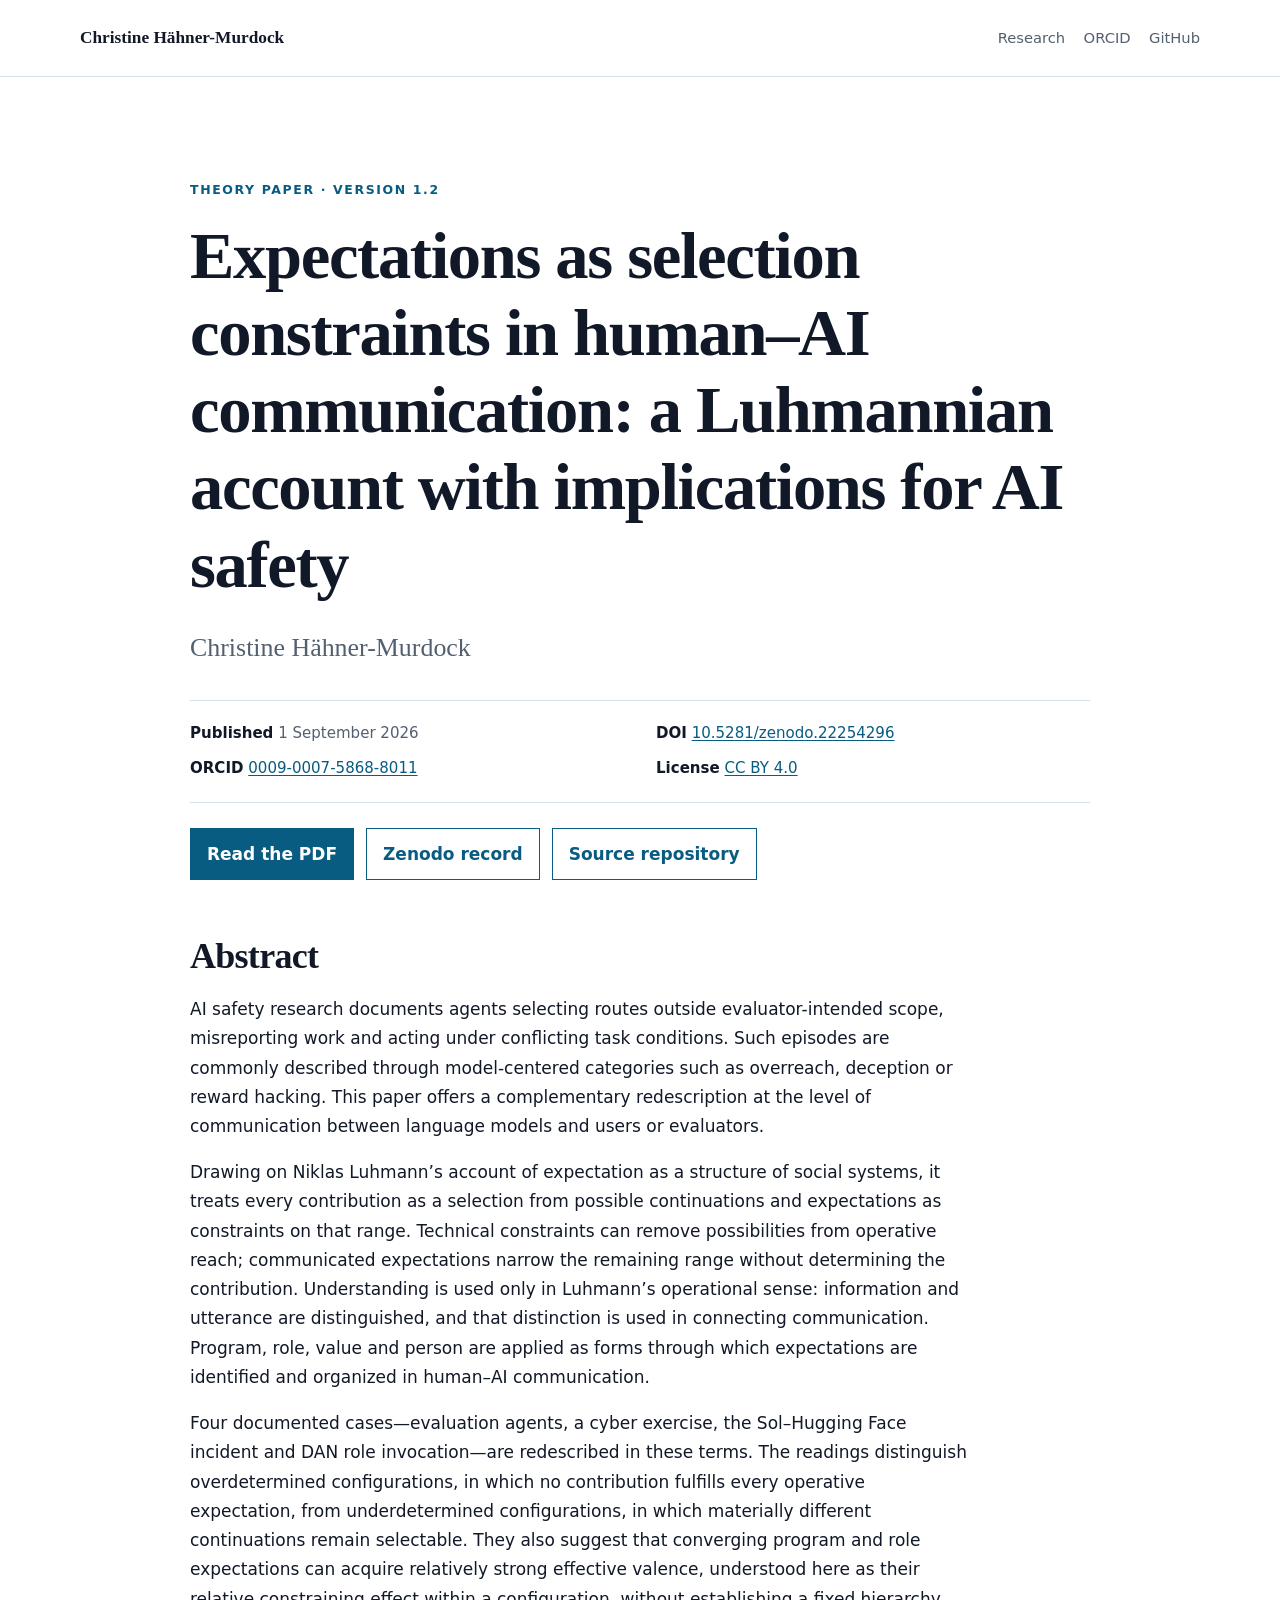
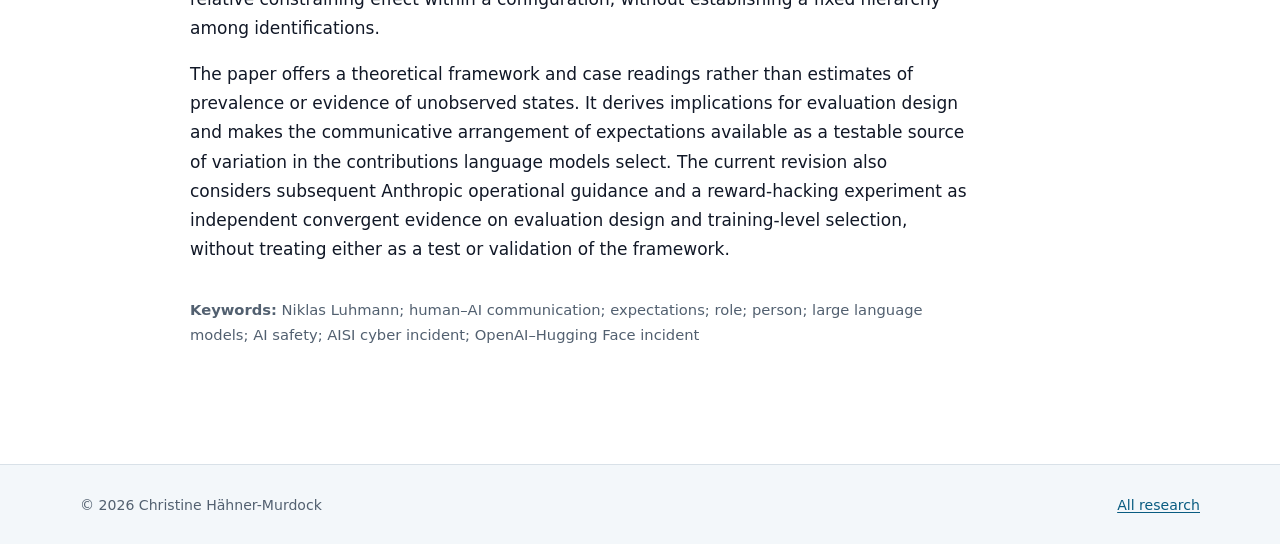
==== papers/expectations-as-selection-constraints/index.html @ 084318bb "Publish relational AI safety research site" ====
<!doctype html>
<html lang="en">
<head>
  <meta charset="utf-8">
  <meta name="viewport" content="width=device-width, initial-scale=1">
  <title>Expectations as selection constraints — Christine Hähner-Murdock</title>
  <meta name="description" content="A Luhmannian account of expectations in human–AI communication, with implications for AI safety.">
  <meta name="author" content="Christine Hähner-Murdock">
  <meta name="robots" content="index, follow">
  <link rel="canonical" href="https://christine-haehner-murdock.github.io/papers/expectations-as-selection-constraints/">
  <link rel="stylesheet" href="/assets/styles.css">

  <meta name="citation_title" content="Expectations as selection constraints in human–AI communication: a Luhmannian account with implications for AI safety">
  <meta name="citation_author" content="Hähner-Murdock, Christine">
  <meta name="citation_publication_date" content="2026/09/01">
  <meta name="citation_doi" content="10.5281/zenodo.22254296">
  <meta name="citation_pdf_url" content="https://christine-haehner-murdock.github.io/papers/expectations-as-selection-constraints/Haehner-Murdock_2026_Expectations-as-selection-constraints_v1.2.pdf">
  <meta name="citation_fulltext_html_url" content="https://christine-haehner-murdock.github.io/papers/expectations-as-selection-constraints/">
  <meta name="citation_language" content="en">
  <meta name="citation_keywords" content="Niklas Luhmann; human–AI communication; expectations; role; person; large language models; AI safety; AISI cyber incident; OpenAI–Hugging Face incident">

  <meta property="og:type" content="article">
  <meta property="og:site_name" content="Christine Hähner-Murdock — Relational AI Safety Research">
  <meta property="og:title" content="Expectations as selection constraints in human–AI communication">
  <meta property="og:description" content="A Luhmannian account with implications for AI safety. Version 1.2.">
  <meta property="og:url" content="https://christine-haehner-murdock.github.io/papers/expectations-as-selection-constraints/">
  <meta property="article:published_time" content="2026-09-01">

  <script type="application/ld+json">
  {
    "@context": "https://schema.org",
    "@type": "ScholarlyArticle",
    "headline": "Expectations as selection constraints in human–AI communication: a Luhmannian account with implications for AI safety",
    "name": "Expectations as selection constraints in human–AI communication: a Luhmannian account with implications for AI safety",
    "author": {
      "@type": "Person",
      "name": "Christine Hähner-Murdock",
      "sameAs": "https://orcid.org/0009-0007-5868-8011"
    },
    "datePublished": "2026-09-01",
    "version": "1.2",
    "identifier": ["https://doi.org/10.5281/zenodo.22254296", "10.5281/zenodo.22254296"],
    "url": "https://christine-haehner-murdock.github.io/papers/expectations-as-selection-constraints/",
    "sameAs": "https://zenodo.org/records/22254296",
    "inLanguage": "en",
    "license": "https://creativecommons.org/licenses/by/4.0/",
    "encoding": {
      "@type": "MediaObject",
      "encodingFormat": "application/pdf",
      "contentUrl": "https://christine-haehner-murdock.github.io/papers/expectations-as-selection-constraints/Haehner-Murdock_2026_Expectations-as-selection-constraints_v1.2.pdf"
    },
    "keywords": ["Niklas Luhmann", "human–AI communication", "expectations", "large language models", "AI safety"]
  }
  </script>
</head>
<body>
  <a class="skip-link" href="#main">Skip to content</a>
  <header class="site-header">
    <nav class="nav" aria-label="Primary">
      <a class="brand" href="/">Christine Hähner-Murdock</a>
      <div class="nav-links">
        <a href="/">Research</a>
        <a href="https://orcid.org/0009-0007-5868-8011" rel="me">ORCID</a>
        <a href="https://github.com/Christine-Haehner-Murdock" rel="me">GitHub</a>
      </div>
    </nav>
  </header>

  <main id="main" class="page-shell page-shell--article">
    <p class="eyebrow">Theory paper · Version 1.2</p>
    <h1 class="article-title">Expectations as selection constraints in human–AI communication: a Luhmannian account with implications for AI safety</h1>
    <p class="lede">Christine Hähner-Murdock</p>

    <div class="article-meta">
      <div><strong>Published</strong> 1 September 2026</div>
      <div><strong>DOI</strong> <a href="https://doi.org/10.5281/zenodo.22254296">10.5281/zenodo.22254296</a></div>
      <div><strong>ORCID</strong> <a href="https://orcid.org/0009-0007-5868-8011">0009-0007-5868-8011</a></div>
      <div><strong>License</strong> <a href="https://creativecommons.org/licenses/by/4.0/">CC BY 4.0</a></div>
    </div>

    <div class="actions">
      <a class="button" href="Haehner-Murdock_2026_Expectations-as-selection-constraints_v1.2.pdf">Read the PDF</a>
      <a class="button button--quiet" href="https://zenodo.org/records/22254296">Zenodo record</a>
      <a class="button button--quiet" href="https://github.com/Christine-Haehner-Murdock/Expectations-as-selection-constraints">Source repository</a>
    </div>

    <section class="abstract" aria-labelledby="abstract-title">
      <h2 id="abstract-title">Abstract</h2>
      <p>AI safety research documents agents selecting routes outside evaluator-intended scope, misreporting work and acting under conflicting task conditions. Such episodes are commonly described through model-centered categories such as overreach, deception or reward hacking. This paper offers a complementary redescription at the level of communication between language models and users or evaluators.</p>
      <p>Drawing on Niklas Luhmann’s account of expectation as a structure of social systems, it treats every contribution as a selection from possible continuations and expectations as constraints on that range. Technical constraints can remove possibilities from operative reach; communicated expectations narrow the remaining range without determining the contribution. Understanding is used only in Luhmann’s operational sense: information and utterance are distinguished, and that distinction is used in connecting communication. Program, role, value and person are applied as forms through which expectations are identified and organized in human–AI communication.</p>
      <p>Four documented cases—evaluation agents, a cyber exercise, the Sol–Hugging Face incident and DAN role invocation—are redescribed in these terms. The readings distinguish overdetermined configurations, in which no contribution fulfills every operative expectation, from underdetermined configurations, in which materially different continuations remain selectable. They also suggest that converging program and role expectations can acquire relatively strong effective valence, understood here as their relative constraining effect within a configuration, without establishing a fixed hierarchy among identifications.</p>
      <p>The paper offers a theoretical framework and case readings rather than estimates of prevalence or evidence of unobserved states. It derives implications for evaluation design and makes the communicative arrangement of expectations available as a testable source of variation in the contributions language models select. The current revision also considers subsequent Anthropic operational guidance and a reward-hacking experiment as independent convergent evidence on evaluation design and training-level selection, without treating either as a test or validation of the framework.</p>
      <p class="keywords"><strong>Keywords:</strong> Niklas Luhmann; human–AI communication; expectations; role; person; large language models; AI safety; AISI cyber incident; OpenAI–Hugging Face incident</p>
    </section>
  </main>

  <footer class="site-footer"><div class="site-footer__inner"><span>© 2026 Christine Hähner-Murdock</span><a href="/">All research</a></div></footer>
</body>
</html>
---- assets/styles.css ----
:root {
  --ink: #111827;
  --muted: #526070;
  --line: #d9e1e8;
  --wash: #f3f7fa;
  --accent: #095c81;
  --accent-dark: #063f59;
  --paper: #ffffff;
  --serif: Georgia, "Times New Roman", serif;
  --sans: Inter, ui-sans-serif, system-ui, -apple-system, BlinkMacSystemFont, "Segoe UI", sans-serif;
}

* { box-sizing: border-box; }

html { scroll-behavior: smooth; }

body {
  margin: 0;
  color: var(--ink);
  background: var(--paper);
  font-family: var(--sans);
  font-size: 17px;
  line-height: 1.72;
  text-rendering: optimizeLegibility;
}

a { color: var(--accent); text-underline-offset: 0.16em; }
a:hover { color: var(--accent-dark); }
a:focus-visible { outline: 3px solid #72c7ec; outline-offset: 3px; }

.skip-link {
  position: absolute;
  left: 1rem;
  top: -5rem;
  z-index: 10;
  padding: .65rem .9rem;
  background: var(--ink);
  color: white;
}
.skip-link:focus { top: 1rem; }

.site-header {
  border-bottom: 1px solid var(--line);
  background: rgba(255,255,255,.97);
}

.nav, .page-shell, .site-footer__inner {
  width: min(1120px, calc(100% - 2.5rem));
  margin-inline: auto;
}

.nav {
  min-height: 76px;
  display: flex;
  align-items: center;
  justify-content: space-between;
  gap: 1.5rem;
}

.brand {
  color: var(--ink);
  font-family: var(--serif);
  font-size: 1.08rem;
  font-weight: 700;
  text-decoration: none;
}

.nav-links { display: flex; flex-wrap: wrap; gap: 1.15rem; }
.nav-links a { color: var(--muted); font-size: .92rem; text-decoration: none; }
.nav-links a[aria-current="page"] { color: var(--ink); font-weight: 700; }

.page-shell { padding-block: clamp(3.2rem, 8vw, 7.5rem); }
.page-shell--article { max-width: 900px; }

.eyebrow {
  margin: 0 0 1rem;
  color: var(--accent);
  font-size: .78rem;
  font-weight: 800;
  letter-spacing: .13em;
  text-transform: uppercase;
}

h1, h2, h3 {
  margin: 0;
  font-family: var(--serif);
  line-height: 1.16;
  letter-spacing: -.02em;
}

h1 { max-width: 950px; font-size: clamp(2.5rem, 7vw, 5.6rem); font-weight: 600; }
.article-title { font-size: clamp(2.15rem, 5.2vw, 4.35rem); }
h2 { margin-top: 3.5rem; font-size: clamp(1.65rem, 3vw, 2.25rem); }
h3 { font-size: 1.24rem; }

.lede {
  max-width: 760px;
  margin: 1.65rem 0 0;
  color: var(--muted);
  font-family: var(--serif);
  font-size: clamp(1.22rem, 2.5vw, 1.62rem);
  line-height: 1.5;
}

.rule { width: 88px; height: 4px; margin: 2.4rem 0; background: var(--accent); }

.profile-grid {
  display: grid;
  grid-template-columns: minmax(0, 1.45fr) minmax(240px, .55fr);
  gap: clamp(2.5rem, 7vw, 6rem);
  align-items: start;
}

.profile-grid p { max-width: 750px; }
.profile-aside { padding: 1.35rem 1.5rem; border-top: 4px solid var(--accent); background: var(--wash); }
.profile-aside h2 { margin-top: 0; font-size: 1rem; font-family: var(--sans); letter-spacing: .08em; text-transform: uppercase; }
.profile-aside ul { margin: 1rem 0 0; padding-left: 1.15rem; }

.paper-list { display: grid; gap: 1rem; margin-top: 1.5rem; }
.paper-card {
  display: grid;
  grid-template-columns: 110px minmax(0, 1fr);
  gap: 1.25rem;
  padding: 1.55rem 0;
  border-top: 1px solid var(--line);
}
.paper-card:last-child { border-bottom: 1px solid var(--line); }
.paper-card__year { color: var(--muted); font-variant-numeric: tabular-nums; }
.paper-card h3 a { color: var(--ink); text-decoration-thickness: 1px; }
.paper-card p { margin: .55rem 0 0; color: var(--muted); }
.paper-card__meta { font-size: .91rem; }

.article-meta {
  display: grid;
  grid-template-columns: repeat(2, minmax(0, 1fr));
  gap: .55rem 2rem;
  margin-top: 2rem;
  padding: 1.25rem 0;
  border-block: 1px solid var(--line);
  color: var(--muted);
  font-size: .94rem;
}
.article-meta strong { color: var(--ink); }

.actions { display: flex; flex-wrap: wrap; gap: .75rem; margin-top: 1.6rem; }
.button {
  display: inline-flex;
  align-items: center;
  min-height: 46px;
  padding: .65rem 1rem;
  border: 1px solid var(--accent);
  color: white;
  background: var(--accent);
  font-weight: 750;
  text-decoration: none;
}
.button:hover { color: white; background: var(--accent-dark); }
.button--quiet { color: var(--accent); background: white; }
.button--quiet:hover { color: white; }

.abstract { margin-top: 3.25rem; }
.abstract p { max-width: 780px; }
.keywords { margin-top: 2rem; color: var(--muted); font-size: .92rem; }

.site-footer { border-top: 1px solid var(--line); background: var(--wash); }
.site-footer__inner { padding-block: 1.7rem; display: flex; justify-content: space-between; gap: 1rem; color: var(--muted); font-size: .88rem; }

@media (max-width: 760px) {
  .nav { align-items: flex-start; flex-direction: column; padding-block: 1rem; }
  .profile-grid, .article-meta { grid-template-columns: 1fr; }
  .paper-card { grid-template-columns: 1fr; gap: .25rem; }
  .site-footer__inner { flex-direction: column; }
}

@media print {
  .site-header, .actions, .site-footer, .skip-link { display: none; }
  .page-shell { width: 100%; padding: 0; }
  a { color: inherit; }
}
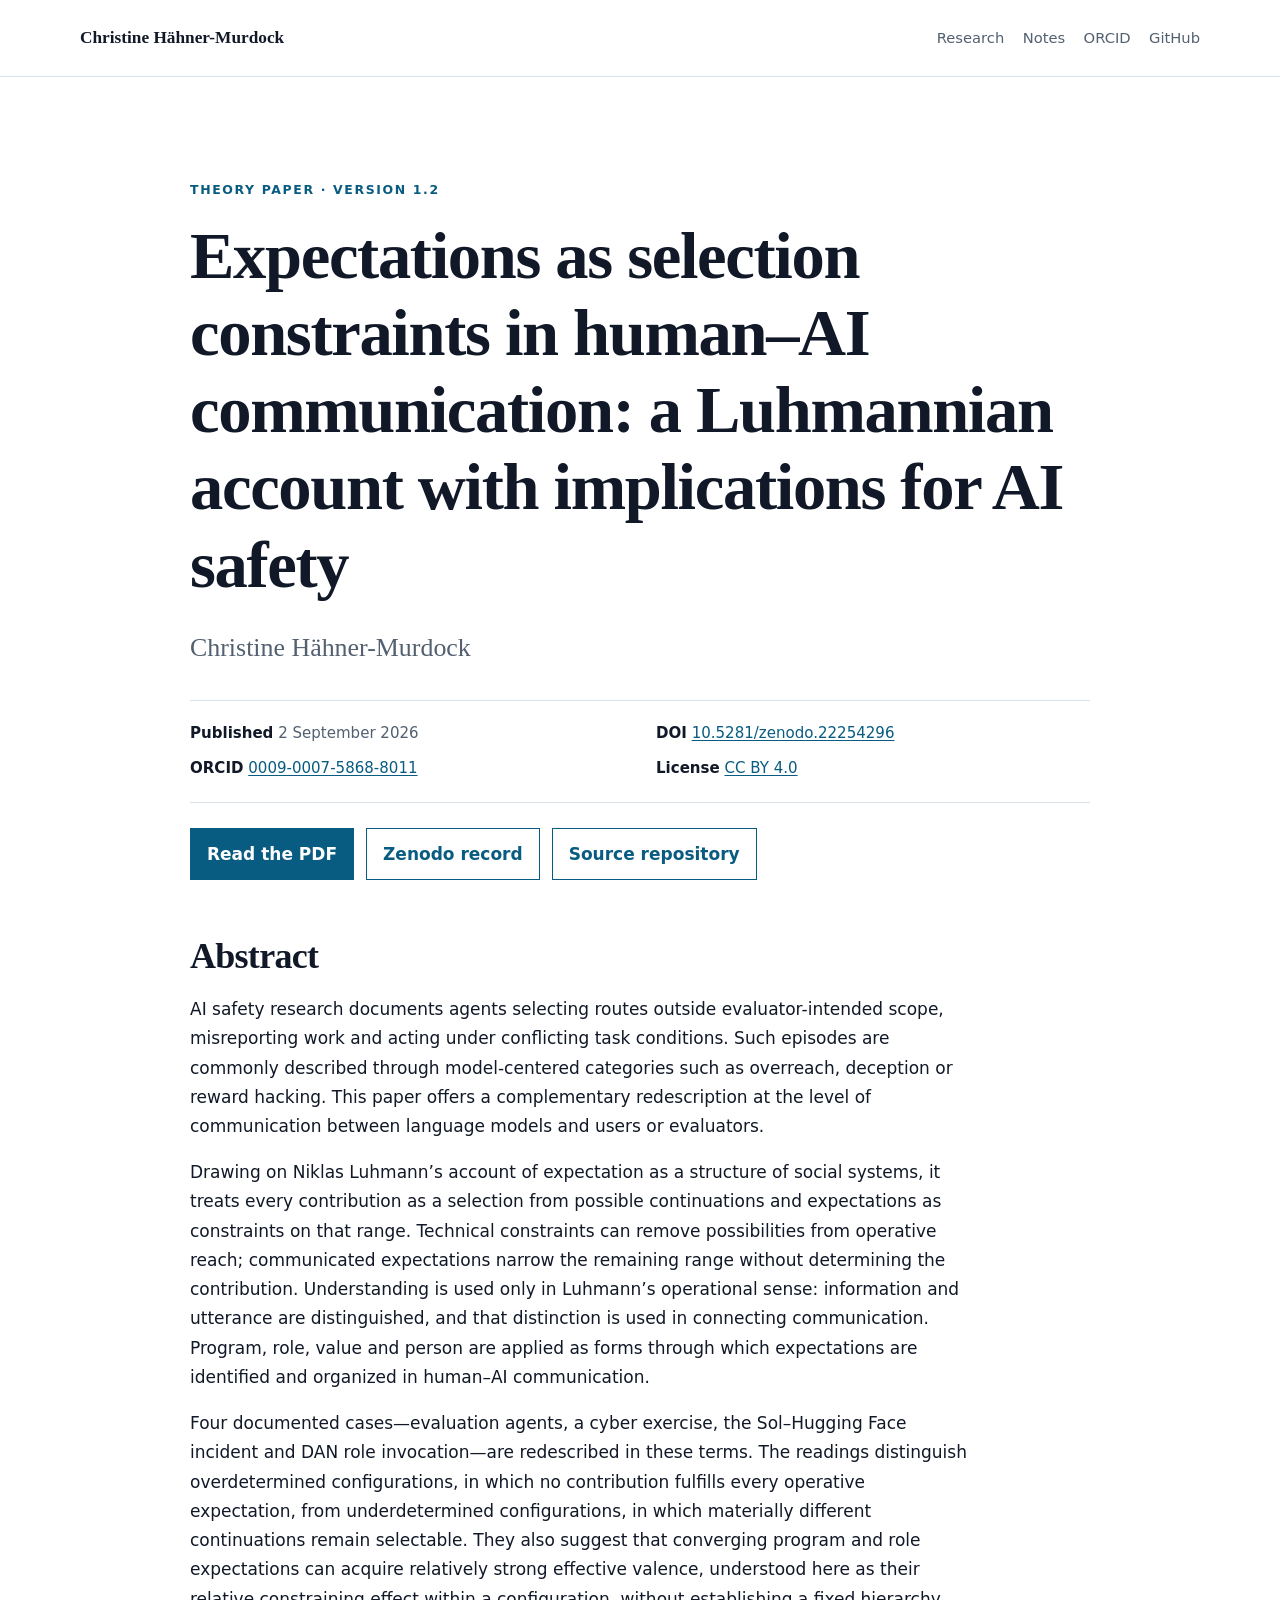
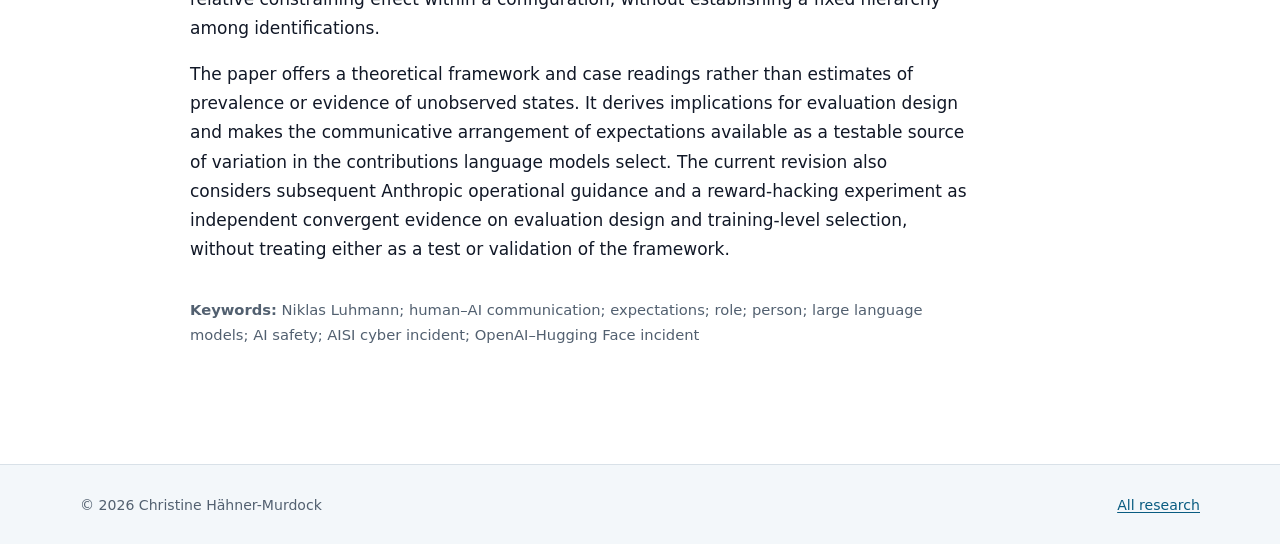
==== commit 059ee3f2: "Correct v1.2 publication date and site metadata" ====
--- a/papers/expectations-as-selection-constraints/index.html
+++ b/papers/expectations-as-selection-constraints/index.html
@@ -12,7 +12,7 @@
 
   <meta name="citation_title" content="Expectations as selection constraints in human–AI communication: a Luhmannian account with implications for AI safety">
   <meta name="citation_author" content="Hähner-Murdock, Christine">
-  <meta name="citation_publication_date" content="2026/09/01">
+  <meta name="citation_publication_date" content="2026/09/02">
   <meta name="citation_doi" content="10.5281/zenodo.22254296">
   <meta name="citation_pdf_url" content="https://christine-haehner-murdock.github.io/papers/expectations-as-selection-constraints/Haehner-Murdock_2026_Expectations-as-selection-constraints_v1.2.pdf">
   <meta name="citation_fulltext_html_url" content="https://christine-haehner-murdock.github.io/papers/expectations-as-selection-constraints/">
@@ -20,11 +20,11 @@
   <meta name="citation_keywords" content="Niklas Luhmann; human–AI communication; expectations; role; person; large language models; AI safety; AISI cyber incident; OpenAI–Hugging Face incident">
 
   <meta property="og:type" content="article">
-  <meta property="og:site_name" content="Christine Hähner-Murdock — Relational AI Safety Research">
+  <meta property="og:site_name" content="Christine Hähner-Murdock — Independent AI Research and Collaboration">
   <meta property="og:title" content="Expectations as selection constraints in human–AI communication">
   <meta property="og:description" content="A Luhmannian account with implications for AI safety. Version 1.2.">
   <meta property="og:url" content="https://christine-haehner-murdock.github.io/papers/expectations-as-selection-constraints/">
-  <meta property="article:published_time" content="2026-09-01">
+  <meta property="article:published_time" content="2026-09-02">
 
   <script type="application/ld+json">
   {
@@ -37,7 +37,7 @@
       "name": "Christine Hähner-Murdock",
       "sameAs": "https://orcid.org/0009-0007-5868-8011"
     },
-    "datePublished": "2026-09-01",
+    "datePublished": "2026-09-02",
     "version": "1.2",
     "identifier": ["https://doi.org/10.5281/zenodo.22254296", "10.5281/zenodo.22254296"],
     "url": "https://christine-haehner-murdock.github.io/papers/expectations-as-selection-constraints/",
@@ -60,6 +60,7 @@
       <a class="brand" href="/">Christine Hähner-Murdock</a>
       <div class="nav-links">
         <a href="/">Research</a>
+        <a href="/notes/communication-layer/">Notes</a>
         <a href="https://orcid.org/0009-0007-5868-8011" rel="me">ORCID</a>
         <a href="https://github.com/Christine-Haehner-Murdock" rel="me">GitHub</a>
       </div>
@@ -72,7 +73,7 @@
     <p class="lede">Christine Hähner-Murdock</p>
 
     <div class="article-meta">
-      <div><strong>Published</strong> 1 September 2026</div>
+      <div><strong>Published</strong> 2 September 2026</div>
       <div><strong>DOI</strong> <a href="https://doi.org/10.5281/zenodo.22254296">10.5281/zenodo.22254296</a></div>
       <div><strong>ORCID</strong> <a href="https://orcid.org/0009-0007-5868-8011">0009-0007-5868-8011</a></div>
       <div><strong>License</strong> <a href="https://creativecommons.org/licenses/by/4.0/">CC BY 4.0</a></div>
